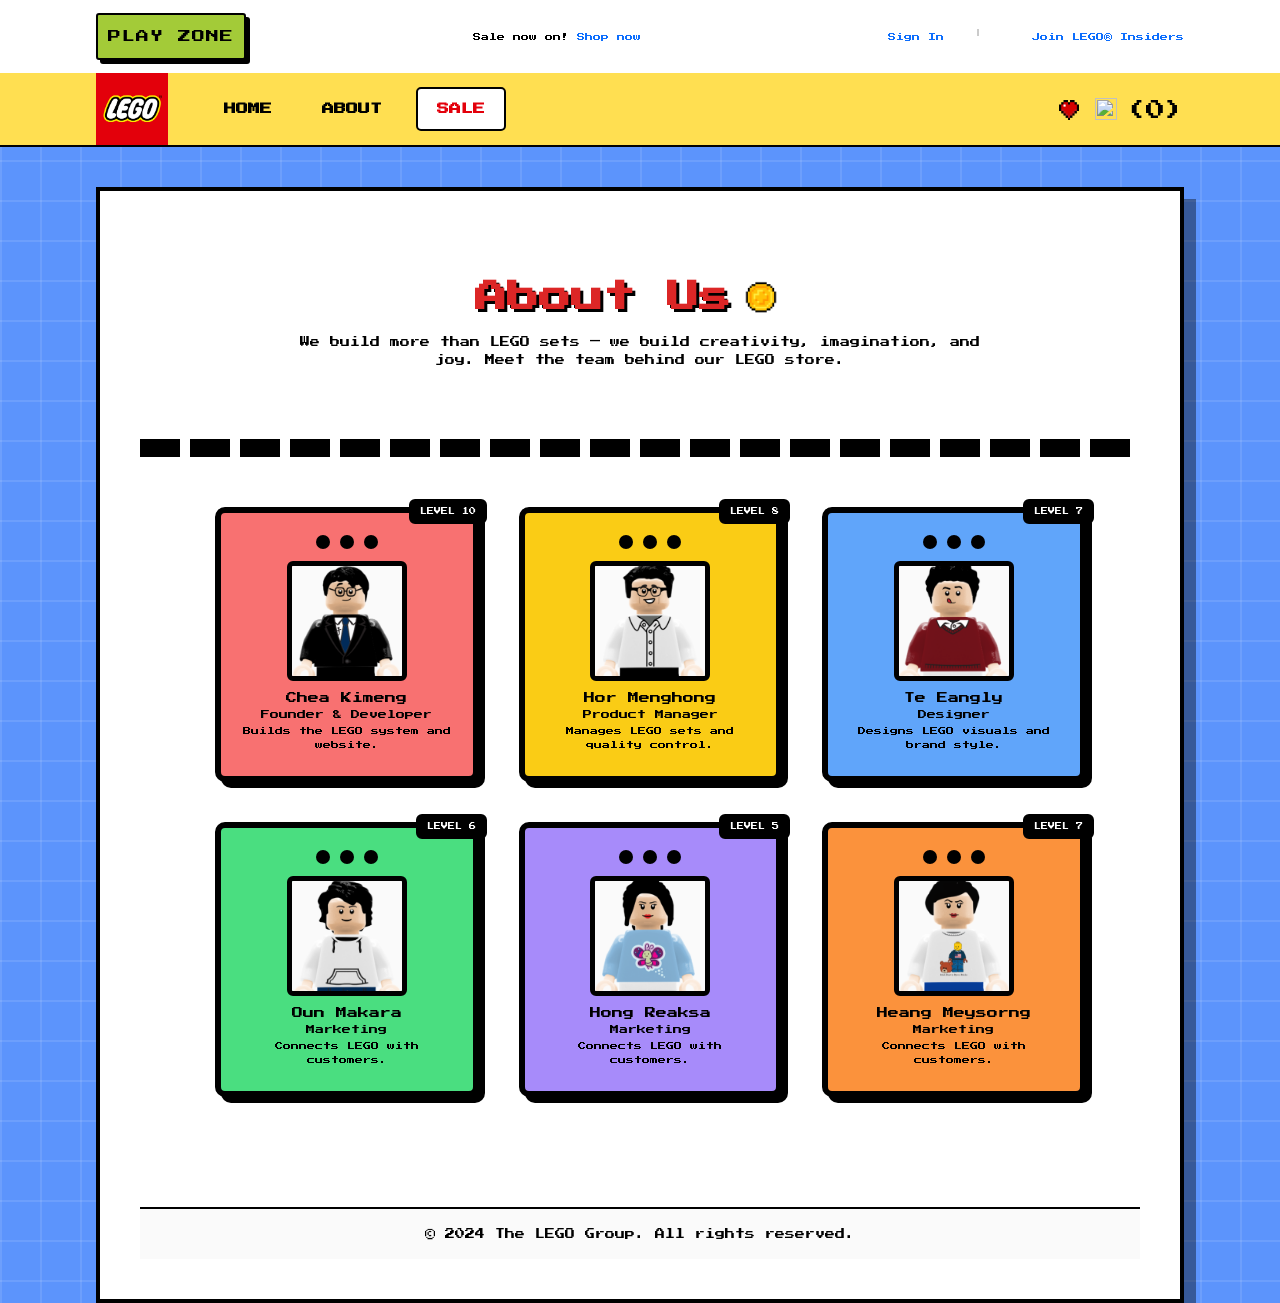
==== About_Us.html @ caedbf65 "first commit" ====
<!DOCTYPE html>
<html lang="en">
  <head>
    <meta charset="UTF-8" />
    <meta name="viewport" content="width=device-width, initial-scale=1.0" />
    <link
      href="https://fonts.googleapis.com/css2?family=Material+Symbols+Outlined"
      rel="stylesheet"
    />
    <link
      href="https://fonts.googleapis.com/css2?family=Press+Start+2P&display=swap"
      rel="stylesheet"
    />

    <link rel="stylesheet" href="style-about.css" />
    <title>About Us - LEGO</title>
  </head>
  <body>
    <div class="container-header">
      <div class="navbar-header">
        <div class="play-button">
          <a href=""><p>PLAY ZONE</p></a>
        </div>
        <div class="middle-header">
          <p>Sale now on! <span> Shop now</span></p>
        </div>
        <div class="right-header">
          <div class="sign-in">
            <a href="">
              <img
                src="https://assets.lego.com/icons/v7.7.0/account-profile-color.svg"
                alt=""
              />
              <p>Sign In</p>
            </a>
          </div>
          <span>|</span>
          <div class="insider">
            <a href="">
              <img
                src="https://assets.lego.com/icons/v7.7.0/brick-one-by-one-side-blue.svg"
                alt=""
              />
              <p>Join LEGO® Insiders</p>
            </a>
          </div>
        </div>
      </div>
    </div>
    <nav class="main-nav">
      <div class="main-nav-inner">
        <div class="nav-left">
          <a href="/index.html" class="lego-logo">
            <img src="img/brand-lego.png" alt="LEGO" />
          </a>
          <ul class="nav-links">
            <li><a href="/index.html">HOME</a></li>
            <li><a href="/About_Us.html">ABOUT</a></li>
            <li>
              <a
                href="/sale.html"
                class="sale-link"
                style="
                  color: #e3000b;
                  background: white;
                  padding: 14px 19px;
                  border: 2px solid #000;
                  border-radius: 5px;
                "
              >
                SALE
              </a>
            </li>
          </ul>
        </div>

        <div class="nav-icons">
          <a href="#"><img src="/img/heart.png" alt="" /></a>
          <a href="#"
            ><img
              src="https://lego.bricksmegastore.com/cdn/shop/t/838/assets/icon-bag_small.png?v=137789470096002749121767140447"
              alt=""
              style="margin-right: 10px; width: 22.5px; height: 22.5px"
            /><span>(0)</span></a
          >
        </div>
      </div>
    </nav>
    <div class="main-content">
      <header>
        <div class="header-title">
          <h1>About Us</h1>
          <img src="img/coin.gif" alt="" />
        </div>
        <p>
          We build more than LEGO sets — we build creativity, imagination, and
          joy. Meet the team behind our LEGO store.
        </p>
      </header>

      <div class="divider"></div>
      <main id="team"></main>
      <footer class="footer">
        <p>&copy; 2024 The LEGO Group. All rights reserved.</p>
      </footer>
    </div>
    <script src="script.js"></script>
  </body>
</html>
---- style-about.css ----
* {
  margin: 0;
  padding: 0;
  box-sizing: border-box;
}
body {
  font-family: 'Press Start 2P';
  display: flex;
  flex-direction: column;
  justify-content: center;
  align-items: center;
  background-color: #5c94fc;
  background-image: linear-gradient(
      rgba(255, 255, 255, 0.1) 2px,
      transparent 2px
    ),
    linear-gradient(90deg, rgba(255, 255, 255, 0.1) 2px, transparent 2px);
  background-size: 40px 40px;
}
.container-header {
  width: 100%;
  background: white;
  display: flex;
  justify-content: center;
}
.navbar-header {
  margin: 13px auto;
  width: 85%;
  display: flex;
  justify-content: space-between;
  text-align: center;
  align-items: center;
}

.play-button {
  background-color: #a3cb38;
  padding: 15px 10px 15px 10px;
  border: 2px solid black;
  border-radius: 3px;
  box-shadow: 4px 4px 0 black;
  font-size: 13px;
  text-align: center;
  align-content: center;
  letter-spacing: 1px;
  transform: all 0.1s ease-in-out;
}

.play-button:hover {
  transform: translate(2px, 2px);
  box-shadow: 2px 2px 0 #2d2d2d;
}

.play-button:active {
  box-shadow: none;
  transform: translate(4px, 4px);
}

.play-button a {
  text-decoration: none;
  color: black;
}
.middle-header {
  font-size: 8px;
  color: black;
}
.middle-header p span {
  color: #0d6efd;
}
.right-header {
  display: flex;
  justify-content: space-between;
  color: black;
  font-size: 8px;
  gap: 30px;
}
.right-header span {
  opacity: 0.2;
}
.sign-in a,
.insider a {
  display: flex;
  align-items: center;
  gap: 5px;
  text-decoration: none;
}

.sign-in a img,
.insider a img {
  width: 15px;
  height: 15px;
}

.sign-in a p,
.insider a p {
  color: #0d6efd;
}

.main-nav {
  width: 100%;
  background: #ffdf51;
  border-bottom: 2px solid #000;
}

.main-nav-inner {
  width: 85%;
  margin: auto;
  display: flex;
  align-items: center;
  justify-content: space-between;
}
.nav-left {
  display: flex;
  align-items: center;
  gap: 40px;
}

.lego-logo {
  background: #e3000b;
  padding: 6px;
  transform: all 0.2s ease-in-out;
}
.lego-logo:hover {
  transform: translate(-4px, -4px);
  box-shadow: 4px 4px 0 #2d2d2d;
}

.lego-logo:active {
  box-shadow: none;
  transform: translate(0px, 0px);
}

.lego-logo img {
  width: 60px;
  height: 60px;
}

.nav-links {
  list-style: none;
  display: flex;
  gap: 18px;
}

.nav-links a {
  text-decoration: none;
  color: #000;
  font-size: 0.75rem;
  font-weight: bold;
  padding: 14px;
  border: 2px solid transparent;
  border-radius: 5px;
  display: inline-block;
  transition: transform 0.1s steps(2), box-shadow 0.1s steps(2),
    background-color 0.1s steps(2), border 0.1s steps(2);
}

.nav-links a:hover {
  background: #f4d03f;
  border: 2px solid #000;
  transform: translate(-2px, -2px);
  box-shadow: 2px 2px 0 #000;
}

.nav-links a:active {
  transform: translate(2px, 2px);
  box-shadow: none;
}

.nav-icons a {
  text-decoration: none;
  font-size: 1.2rem;
  color: #000;
}

.nav-icons a img {
  width: 20px;
  height: 20px;
}
.main-content {
  width: 85%;
  padding: 40px;
  background-color: white;
  border: 4px solid #000000;
  box-shadow: 12px 12px 0px rgba(0, 0, 0, 0.4);
  margin-top: 40px;
}

header {
  text-align: center;
  padding: 50px 20px 30px;
}
.header-title {
  display: flex;
  justify-content: center;
}
.header-title img {
  width: 60px;
  height: 60px;
  margin-right: 15px;
  margin-top: -10px;
}
.header-title h1 {
  color: #dc2626;
  text-shadow: 3px 3px #000;
  margin-bottom: 20px;
}

header p {
  font-size: 10px;
  max-width: 720px;
  margin: auto;
  line-height: 1.8;
}

.divider {
  height: 18px;
  background: repeating-linear-gradient(
    90deg,
    #000 0,
    #000 40px,
    #fff 40px,
    #fff 50px
  );
  margin: 40px 0;
}

main {
  width: 85%;
  margin: 50px auto 0;
  display: grid;
  grid-template-columns: 31% 31% 31%;
  gap: 40px;
  padding-bottom: 50px;
}

.card {
  position: relative;
  border: 6px solid #000;
  border-radius: 10px;
  padding: 22px 18px 24px;
  box-shadow: 6px 6px #000;
  text-align: center;
  transition: all 0.2s ease;
}

.card:hover {
  transform: translate(-6px, -6px);
  box-shadow: 12px 12px #000;
}

.studs-top {
  display: flex;
  justify-content: center;
  gap: 10px;
  margin-bottom: 10px;
}

.stud {
  width: 14px;
  height: 14px;
  background: #000;
  border-radius: 50%;
}

.avatar {
  width: 120px;
  height: 120px;
  margin: 12px auto;
  border: 5px solid #000;
  border-radius: 6px;
  background: #fff;
  overflow: hidden;
}

.avatar img {
  width: 100%;
  height: 100%;
  object-fit: cover;
}

.name {
  font-size: 11px;
  color: #000;
  margin-top: 10px;
}

.role {
  font-size: 9px;
  margin: 6px 0;
}

.desc {
  font-size: 8px;
  line-height: 1.7;
}

.badge {
  position: absolute;
  top: -14px;
  right: -14px;
  background: #000;
  color: #fff;
  font-size: 7px;
  padding: 6px 8px;
  border-radius: 6px;
  border: 3px solid #000;
}

.red {
  background: #f87171;
}
.yellow {
  background: #facc15;
}
.blue {
  background: #60a5fa;
}
.green {
  background: #4ade80;
}
.purple {
  background: #a78bfa;
}
.orange {
  background: #fb923c;
}

/* ================= FOOTER ================= */
.footer {
  margin-top: 60px;
  padding: 20px;
  text-align: center;
  border-top: 2px solid #000;
  background: #fafafa;
  font-size: 10px;
}
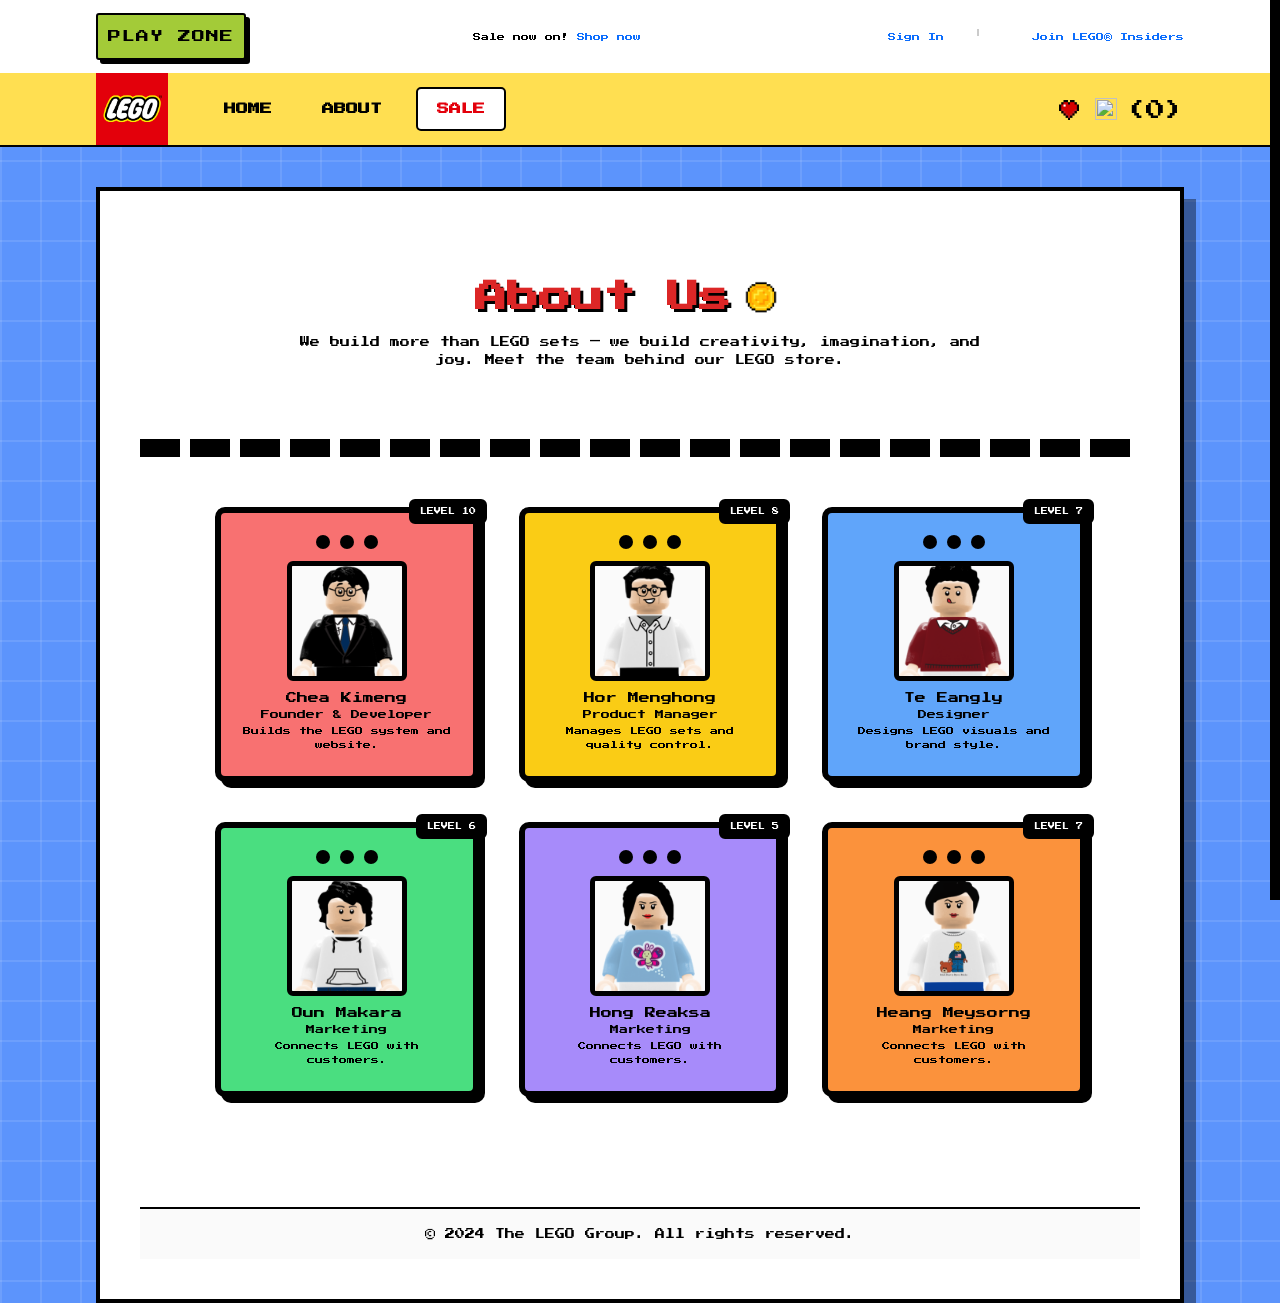
==== commit 09ec9eb1: "Create add to cart, and store the cart in the local storage(Tver yu yu tv AI tver tenng os , Vol JM " ====
--- a/About_Us.html
+++ b/About_Us.html
@@ -1,4 +1,4 @@
-<!DOCTYPE html>
+<!doctype html>
 <html lang="en">
   <head>
     <meta charset="UTF-8" />
@@ -76,7 +76,7 @@
 
         <div class="nav-icons">
           <a href="#"><img src="/img/heart.png" alt="" /></a>
-          <a href="#"
+          <a href="#" id="icon-cart"
             ><img
               src="https://lego.bricksmegastore.com/cdn/shop/t/838/assets/icon-bag_small.png?v=137789470096002749121767140447"
               alt=""
@@ -104,6 +104,14 @@
         <p>&copy; 2024 The LEGO Group. All rights reserved.</p>
       </footer>
     </div>
+    <div class="cartTab">
+      <h2>Shopping Carting</h2>
+      <div class="listCart"></div>
+      <div class="btn">
+        <button class="close">CLOSE</button>
+        <button class="checkOut">CHECKOUT</button>
+      </div>
+    </div>
     <script src="script.js"></script>
   </body>
 </html>
--- a/style-about.css
+++ b/style-about.css
@@ -4,19 +4,18 @@
   box-sizing: border-box;
 }
 body {
-  font-family: 'Press Start 2P';
+  font-family: "Press Start 2P";
   display: flex;
   flex-direction: column;
   justify-content: center;
   align-items: center;
   background-color: #5c94fc;
-  background-image: linear-gradient(
-      rgba(255, 255, 255, 0.1) 2px,
-      transparent 2px
-    ),
+  background-image:
+    linear-gradient(rgba(255, 255, 255, 0.1) 2px, transparent 2px),
     linear-gradient(90deg, rgba(255, 255, 255, 0.1) 2px, transparent 2px);
   background-size: 40px 40px;
 }
+
 .container-header {
   width: 100%;
   background: white;
@@ -149,8 +148,11 @@
   border: 2px solid transparent;
   border-radius: 5px;
   display: inline-block;
-  transition: transform 0.1s steps(2), box-shadow 0.1s steps(2),
-    background-color 0.1s steps(2), border 0.1s steps(2);
+  transition:
+    transform 0.1s steps(2),
+    box-shadow 0.1s steps(2),
+    background-color 0.1s steps(2),
+    border 0.1s steps(2);
 }
 
 .nav-links a:hover {
@@ -174,6 +176,137 @@
 .nav-icons a img {
   width: 20px;
   height: 20px;
+}
+
+.cartTab {
+  width: min(420px, 92vw);
+  background:
+    radial-gradient(circle at 22px 22px, #ffd24a 0 12px, transparent 13px) 0 0 /
+      44px 44px,
+    #e3000b;
+  color: #fff;
+  position: fixed;
+  inset: 0 0 0 auto;
+  display: grid;
+  grid-template-rows: 88px 1fr 88px;
+  border-left: 4px solid #000;
+  box-shadow: -10px 0 0 #000;
+  z-index: 999;
+  transform: translateX(100%);
+  transition: transform 0.3s ease;
+}
+
+body.showCart .cartTab {
+  transform: translateX(0);
+}
+
+.cartTab h2 {
+  display: flex;
+  align-items: center;
+  justify-content: center;
+  font-size: 15px;
+  letter-spacing: 1px;
+  color: #000;
+  text-shadow: 2px 2px 0 #fff;
+  border-bottom: 4px solid #000;
+  background: #ffdf51;
+}
+
+.listCart {
+  padding: 16px;
+  overflow-y: auto;
+  background:
+    linear-gradient(180deg, rgba(255, 255, 255, 0.14), rgba(0, 0, 0, 0.12)),
+    #f7f7f7;
+  color: #000;
+  display: flex;
+  flex-direction: column;
+  gap: 12px;
+}
+
+.listCart .item {
+  background: #fff;
+  border: 3px solid #000;
+  box-shadow: 4px 4px 0 #000;
+  padding: 10px;
+  display: grid;
+  grid-template-columns: 70px 1fr auto;
+  gap: 10px;
+  align-items: center;
+}
+
+.listCart .item img {
+  width: 100%;
+  height: 60px;
+  object-fit: cover;
+  border: 2px solid #000;
+  background: #fff;
+}
+
+.listCart .item .name {
+  font-size: 9px;
+  line-height: 1.6;
+}
+
+.listCart .item .totalPrice,
+.listCart .item .price {
+  color: #e3000b;
+  font-size: 9px;
+}
+
+.listCart .quantity {
+  display: inline-flex;
+  align-items: center;
+  gap: 6px;
+  background: #ffdf51;
+  border: 2px solid #000;
+  border-radius: 8px;
+  padding: 3px 6px;
+}
+
+.listCart .quantity span {
+  display: inline-flex;
+  align-items: center;
+  justify-content: center;
+  min-width: 18px;
+  height: 18px;
+  font-size: 9px;
+}
+
+.listCart .quantity span:not(:nth-child(2)) {
+  background: #fff;
+  border: 2px solid #000;
+  border-radius: 4px;
+  cursor: pointer;
+}
+
+.cartTab .btn {
+  display: grid;
+  grid-template-columns: 1fr 1fr;
+  gap: 12px;
+  padding: 14px;
+  background: #fff;
+  border-top: 4px solid #000;
+}
+
+.cartTab .btn button {
+  border: 3px solid #000;
+  font-family: "Press Start 2P", cursive;
+  font-size: 10px;
+  padding: 12px 8px;
+  cursor: pointer;
+  box-shadow: 4px 4px 0 #000;
+  transition: transform 0.1s steps(2);
+}
+
+.cartTab .btn .close {
+  background: #d9d9d9;
+  color: #000;
+}
+
+.cartTab .btn .checkOut {
+  background: #a3cb38;
+  color: #000;
 }
 .main-content {
   width: 85%;
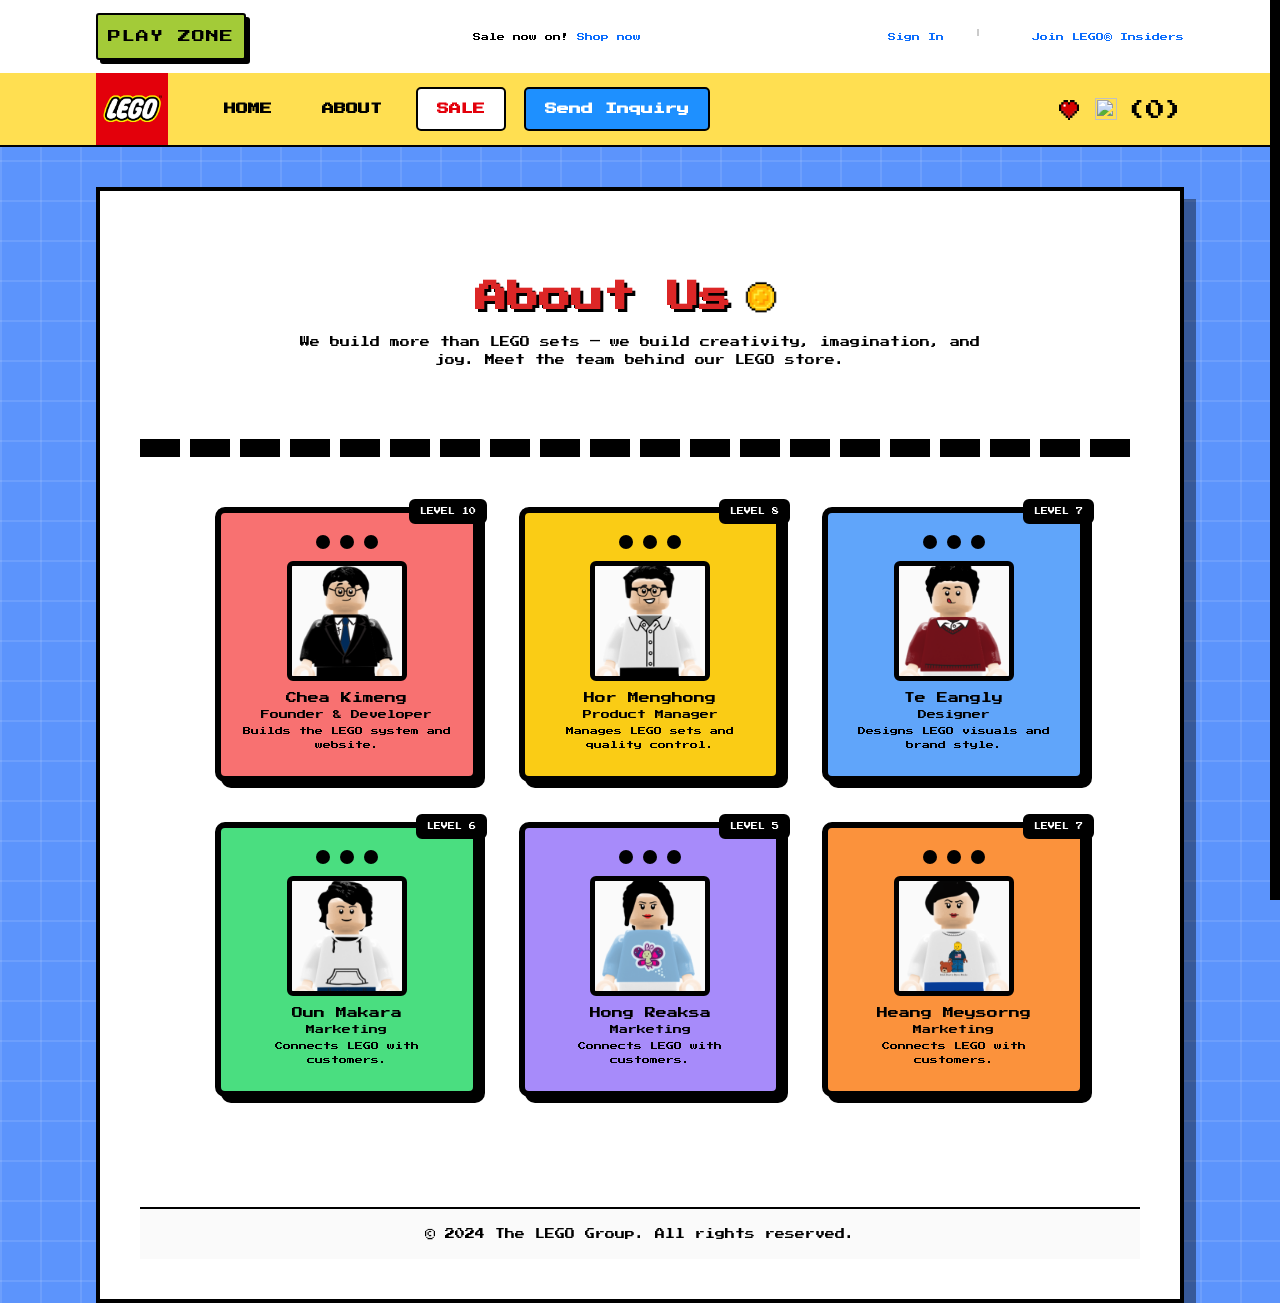
==== commit 1164d27e: "Add btn Send Inquiry to Navbar and add every navbar to inquiry page" ====
--- a/About_Us.html
+++ b/About_Us.html
@@ -71,6 +71,20 @@
                 SALE
               </a>
             </li>
+            <li>
+              <a
+                href="/inquiry-form.html"
+                class="sale-link"
+                style="
+                  color: #e3000b;
+                  background: dodgerblue;
+                  padding: 14px 19px 14px 19px;
+                  border: 2px solid #000;
+                  border-radius: 5px;
+                "
+                ><span style="color: white">Send Inquiry</span></a
+              >
+            </li>
           </ul>
         </div>
 
@@ -112,6 +126,13 @@
         <button class="checkOut">CHECKOUT</button>
       </div>
     </div>
-    <script src="script.js"></script>
+    <script src="js/data.js"></script>
+    <script src="js/product-helpers.js"></script>
+    <script src="js/product-rendering.js"></script>
+    <script src="js/product-details.js"></script>
+    <script src="js/slider.js"></script>
+    <script src="js/cart-ui-toggle.js"></script>
+    <script src="js/cart.js"></script>
+    <script src="js/app.js"></script>
   </body>
 </html>
